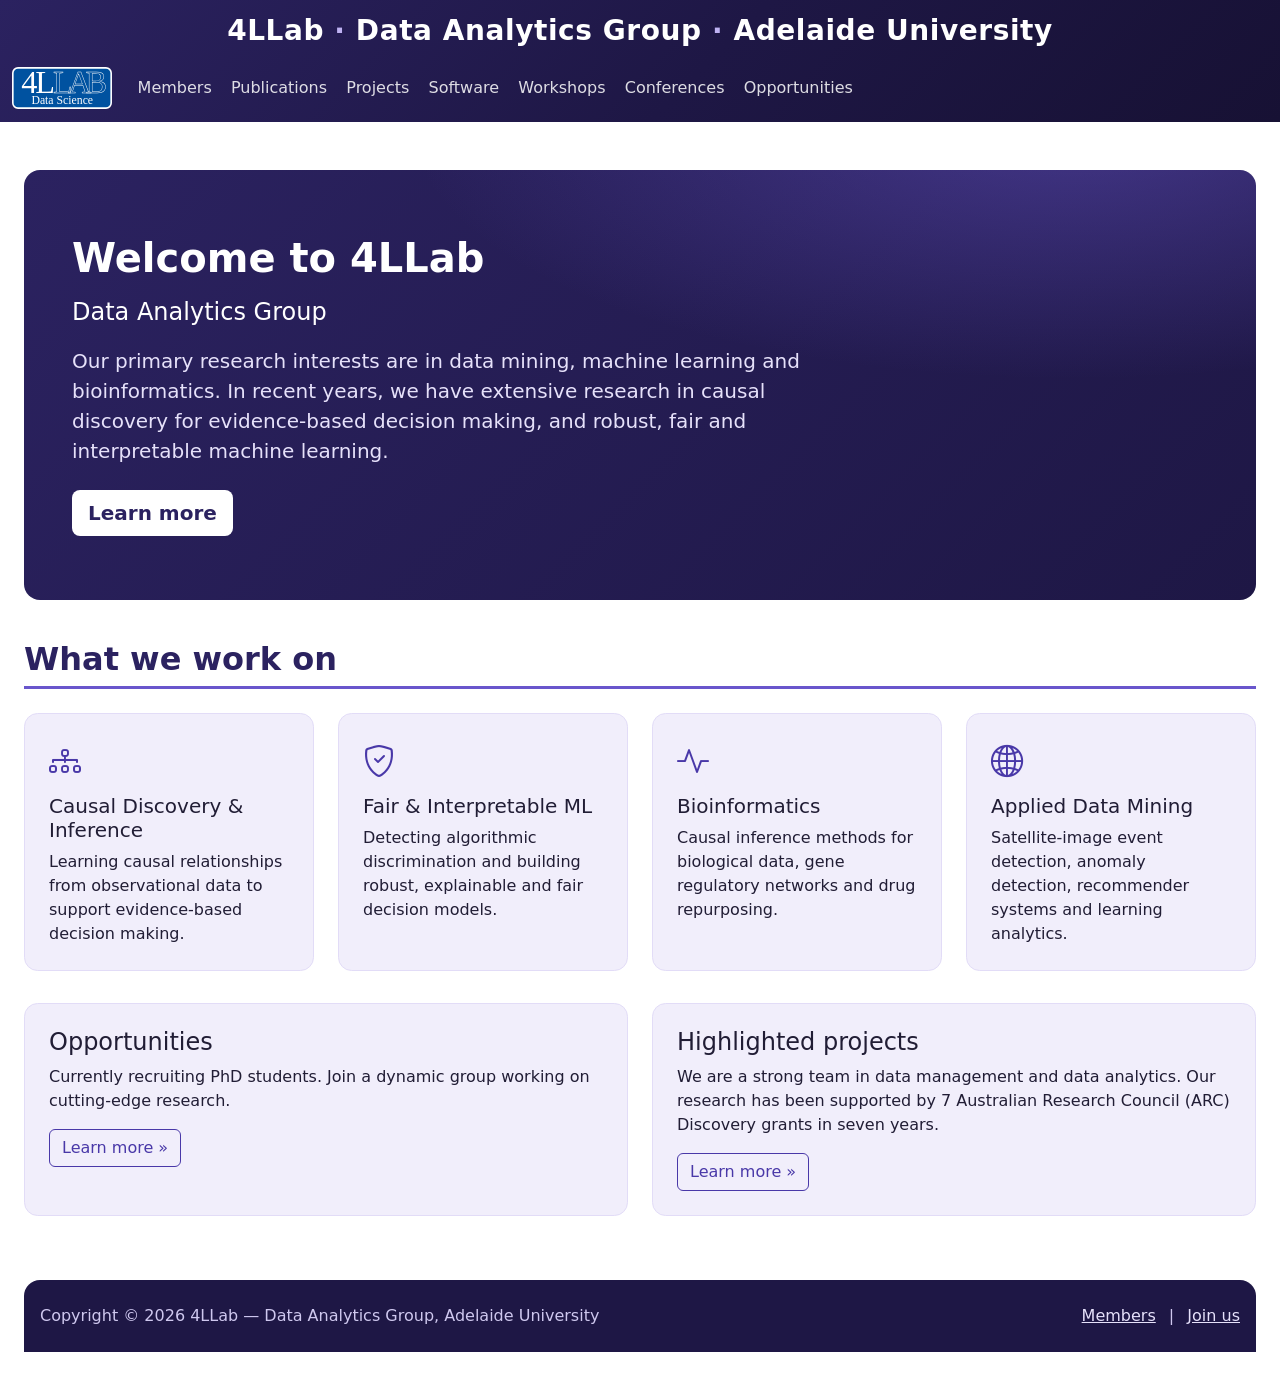
==== index.html @ 859d6dcd "Add files via upload" ====
<!DOCTYPE html>
<html lang="en">

<head>
    <meta charset="utf-8">
    <meta name="viewport" content="width=device-width, initial-scale=1">
    <meta name="description" content="4LLab Data Analytics Group at Adelaide University — research in data mining, machine learning, causal discovery and bioinformatics.">
    <link href="https://cdn.jsdelivr.net/npm/bootstrap@5.1.3/dist/css/bootstrap.min.css" rel="stylesheet">
    <link href="https://cdn.jsdelivr.net/npm/bootstrap-icons@1.5.0/font/bootstrap-icons.css" rel="stylesheet">
    <link href="css/site.css" rel="stylesheet">
    <script src="https://cdn.jsdelivr.net/npm/bootstrap@5.1.3/dist/js/bootstrap.bundle.min.js" defer></script>
    <script src="js/site.js" defer></script>
    <title>4LLab Data Analytics Group — Adelaide University</title>
</head>

<body id="top">
    <a class="skip-link" href="#main">Skip to main content</a>

    <!-- Website Heading -->
    <header class="site-header">
        <p class="site-title text-center m-0 d-none d-sm-block">
            4LLab <span class="accent">·</span> Data Analytics Group <span class="accent">·</span> Adelaide University
        </p>
        <nav class="navbar navbar-expand-md navbar-dark" aria-label="Main navigation">
          <div class="container-fluid">
              <a href="index.html" class="navbar-brand">
                <img src="img/4LLabLogov1.svg" alt="4LLab home" width="100">
              </a>
              <button type="button" class="navbar-toggler collapsed" data-bs-toggle="collapse" data-bs-target="#navbarCollapse1" aria-expanded="false" aria-controls="navbarCollapse1" aria-label="Toggle navigation">
                  <span class="navbar-toggler-icon"></span>
              </button>
              <div class="navbar-collapse collapse" id="navbarCollapse1">
                  <div class="navbar-nav">
                    <a href="members.html" class="nav-item nav-link">Members</a>
                    <a href="publications.html" class="nav-item nav-link">Publications</a>
                    <a href="projects.html" class="nav-item nav-link">Projects</a>
                    <a href="sw.html" class="nav-item nav-link">Software</a>
                    <a href="workshops.html" class="nav-item nav-link">Workshops</a>
                    <a href="conferences.html" class="nav-item nav-link">Conferences</a>
                    <a href="opportunities.html" class="nav-item nav-link">Opportunities</a>
                  </div>
              </div>
          </div>
        </nav>
    </header>

    <!-- Website Content -->
    <main id="main" class="container-fluid m-0 p-sm-4">
        <!-- Hero -->
        <section class="hero my-4 fade-in-up" aria-labelledby="hero-heading">
            <h1 id="hero-heading">Welcome to 4LLab<br><span class="fs-4 fw-normal">Data Analytics Group</span></h1>
            <p class="lead mt-3">
                Our primary research interests are in data mining, machine learning and bioinformatics.
                In recent years, we have extensive research in causal discovery for evidence-based decision
                making, and robust, fair and interpretable machine learning.
            </p>
            <div id="more1" class="collapse">
                <p class="lead">
                    We are conducting applied research in various areas including event detection with satellite images and sensory data, anomaly detection in time series and social media data, causality-based recommender systems, heterogeneous treatment effect in marketing and medicare, and learning analytics.
                </p>
                <p class="lead">
                    Our research work has been supported by Australian Research Council (ARC) Discovery grants and various CRC and industrial grants, and our research results have been published widely in top international journals and conferences. We will deliver you smart solutions for your complex data problems.
                </p>
                <p class="lead"><strong>We welcome smart minds to join and connect with our group.</strong></p>
            </div>
            <button type="button" class="btn btn-hero btn-lg mt-2" data-bs-toggle="collapse" data-bs-target="#more1" aria-expanded="false" aria-controls="more1">Learn more</button>
        </section>

        <!-- Research areas -->
        <section aria-labelledby="areas-heading" class="fade-in-up">
            <h2 id="areas-heading" class="section-title">What we work on</h2>
            <div class="row g-4 py-3 row-cols-1 row-cols-md-2 row-cols-lg-4">
                <div class="col">
                    <div class="card-soft p-4 h-100">
                        <i class="bi bi-diagram-3 fs-2 text-primary" aria-hidden="true"></i>
                        <h3 class="fs-5 mt-2">Causal Discovery &amp; Inference</h3>
                        <p class="mb-0">Learning causal relationships from observational data to support evidence-based decision making.</p>
                    </div>
                </div>
                <div class="col">
                    <div class="card-soft p-4 h-100">
                        <i class="bi bi-shield-check fs-2 text-primary" aria-hidden="true"></i>
                        <h3 class="fs-5 mt-2">Fair &amp; Interpretable ML</h3>
                        <p class="mb-0">Detecting algorithmic discrimination and building robust, explainable and fair decision models.</p>
                    </div>
                </div>
                <div class="col">
                    <div class="card-soft p-4 h-100">
                        <i class="bi bi-activity fs-2 text-primary" aria-hidden="true"></i>
                        <h3 class="fs-5 mt-2">Bioinformatics</h3>
                        <p class="mb-0">Causal inference methods for biological data, gene regulatory networks and drug repurposing.</p>
                    </div>
                </div>
                <div class="col">
                    <div class="card-soft p-4 h-100">
                        <i class="bi bi-globe2 fs-2 text-primary" aria-hidden="true"></i>
                        <h3 class="fs-5 mt-2">Applied Data Mining</h3>
                        <p class="mb-0">Satellite-image event detection, anomaly detection, recommender systems and learning analytics.</p>
                    </div>
                </div>
            </div>
        </section>

        <!-- Quick links -->
        <section aria-labelledby="quick-heading" class="fade-in-up">
            <h2 id="quick-heading" class="visually-hidden">Highlights</h2>
            <div class="row g-4 py-3">
                <div class="col-md-6">
                    <div class="card-soft p-4 h-100">
                        <h3 class="fs-4">Opportunities</h3>
                        <p>Currently recruiting PhD students. Join a dynamic group working on cutting-edge research.</p>
                        <p class="mb-0"><a href="opportunities.html" class="btn btn-outline-primary">Learn more &raquo;</a></p>
                    </div>
                </div>
                <div class="col-md-6">
                    <div class="card-soft p-4 h-100">
                        <h3 class="fs-4">Highlighted projects</h3>
                        <p>We are a strong team in data management and data analytics. Our research has been supported by
                           7 Australian Research Council (ARC) Discovery grants in seven years.</p>
                        <p class="mb-0"><a href="projects.html#HProjects" class="btn btn-outline-primary">Learn more &raquo;</a></p>
                    </div>
                </div>
            </div>
        </section>

        <!-- footer-->
        <footer class="site-footer">
            <div class="row">
                <div class="col-md-6">
                    <p class="mb-0">Copyright &copy; <span class="js-year">2026</span> 4LLab — Data Analytics Group, Adelaide University</p>
                </div>
                <div class="col-md-6 text-md-end">
                    <a href="members.html">Members</a>
                    <span class="mx-2" aria-hidden="true">|</span>
                    <a href="opportunities.html">Join us</a>
                </div>
            </div>
        </footer>
    </main>
</body>
</html>
---- css/site.css ----
/* ==========================================================================
   4LLab — Data Analytics Group, Adelaide University
   Shared site theme. Palette based on Adelaide University brand:
   "North Terrace" purple #6956CC with deep ink-purple supports.
   ========================================================================== */

:root {
  --au-purple: #6956CC;        /* brand accent */
  --au-purple-dark: #4938A8;   /* hover / emphasis, AA on white */
  --au-purple-deep: #2B2260;   /* headers, near-navy purple */
  --au-purple-ink: #1E1745;    /* darkest — hero gradient end */
  --au-purple-tint: #F1EEFB;   /* light wash backgrounds */
  --au-purple-tint-2: #E2DCF7; /* slightly stronger wash */
  --au-text: #211D35;
  --au-muted: #5A5570;
  --bs-link-color: var(--au-purple-dark);
}

/* ------------------------------------------------------------------ base */
body {
  color: var(--au-text);
  font-family: "Segoe UI", system-ui, -apple-system, Roboto, "Helvetica Neue", Arial, sans-serif;
  -webkit-font-smoothing: antialiased;
}

a { color: var(--au-purple-dark); }
a:hover, a:focus { color: var(--au-purple-ink); }

/* visible keyboard focus everywhere */
a:focus-visible, button:focus-visible, input:focus-visible, select:focus-visible {
  outline: 3px solid var(--au-purple);
  outline-offset: 2px;
  border-radius: 2px;
}

/* skip link for keyboard / screen-reader users */
.skip-link {
  position: absolute;
  left: -999px;
  top: 0;
  z-index: 2000;
  background: var(--au-purple-ink);
  color: #fff;
  padding: .6rem 1rem;
  border-radius: 0 0 .5rem 0;
}
.skip-link:focus {
  left: 0;
  color: #fff;
}

/* ---------------------------------------------------------------- header */
.site-header {
  background: linear-gradient(135deg, var(--au-purple-deep) 0%, var(--au-purple-ink) 55%, #171134 100%);
  color: #fff;
}
.site-header .site-title {
  font-size: clamp(1.15rem, 2.5vw, 1.75rem);
  font-weight: 700;
  letter-spacing: .02em;
  padding: .65rem 1rem .1rem;
}
.site-header .site-title .accent { color: #BFB2F3; }

.site-header .navbar { background: transparent !important; }
.site-header .nav-link {
  color: rgba(255, 255, 255, .85);
  border-radius: .4rem;
  margin: 0 .1rem;
  transition: background-color .2s ease, color .2s ease;
}
.site-header .nav-link:hover,
.site-header .nav-link:focus {
  color: #fff;
  background-color: rgba(255, 255, 255, .12);
}
.site-header .nav-link.active {
  color: #fff;
  background-color: var(--au-purple);
  font-weight: 600;
}

/* ------------------------------------------------------------------ hero */
.hero {
  background:
    radial-gradient(1100px 420px at 85% -10%, rgba(105, 86, 204, .45), transparent 60%),
    linear-gradient(135deg, var(--au-purple-deep), var(--au-purple-ink));
  color: #fff;
  border-radius: 1rem;
  padding: 3rem 1.5rem;
}
@media (min-width: 768px) { .hero { padding: 4rem 3rem; } }
.hero h1 { font-weight: 700; }
.hero .lead { color: #E6E1FA; max-width: 60ch; }
.hero .btn-hero {
  background: #fff;
  color: var(--au-purple-deep);
  font-weight: 600;
  border: 0;
}
.hero .btn-hero:hover { background: var(--au-purple-tint-2); color: var(--au-purple-ink); }

/* ----------------------------------------------------------- components */
.section-title {
  border-bottom: 3px solid var(--au-purple);
  padding-bottom: .5rem;
  margin-top: 2.5rem;
  font-weight: 650;
  color: var(--au-purple-deep);
}

.card-soft {
  background: var(--au-purple-tint);
  border: 1px solid var(--au-purple-tint-2);
  border-radius: .85rem;
  transition: transform .18s ease, box-shadow .18s ease;
}
.card-soft:hover {
  transform: translateY(-3px);
  box-shadow: 0 .6rem 1.4rem rgba(43, 34, 96, .14);
}

/* generic light boxes reused from old design get a purple tint */
.bg-light { background-color: var(--au-purple-tint) !important; }

.btn-outline-primary {
  --bs-btn-color: var(--au-purple-dark);
  --bs-btn-border-color: var(--au-purple-dark);
  --bs-btn-hover-bg: var(--au-purple-dark);
  --bs-btn-hover-border-color: var(--au-purple-dark);
  --bs-btn-hover-color: #fff;
  --bs-btn-active-bg: var(--au-purple-deep);
  --bs-btn-active-border-color: var(--au-purple-deep);
}
.btn-primary {
  --bs-btn-bg: var(--au-purple-dark);
  --bs-btn-border-color: var(--au-purple-dark);
  --bs-btn-hover-bg: var(--au-purple-deep);
  --bs-btn-hover-border-color: var(--au-purple-deep);
  --bs-btn-active-bg: var(--au-purple-ink);
  --bs-btn-active-border-color: var(--au-purple-ink);
}
.text-primary, .link-primary { color: var(--au-purple-dark) !important; }

.list-group-item-action:hover, .list-group-item-action:focus {
  background-color: var(--au-purple-tint);
}

/* member cards */
.member-card {
  background: #fff;
  border: 1px solid var(--au-purple-tint-2);
  border-radius: .85rem;
  padding: 1rem;
  height: 100%;
  transition: transform .18s ease, box-shadow .18s ease;
}
.member-card:hover {
  transform: translateY(-3px);
  box-shadow: 0 .5rem 1.2rem rgba(43, 34, 96, .12);
}
.member-card img {
  object-fit: cover;
  border: 3px solid var(--au-purple-tint-2);
}

/* project cards */
.project-card {
  border: 1px solid var(--au-purple-tint-2);
  border-radius: .85rem;
  overflow: hidden;
  transition: transform .18s ease, box-shadow .18s ease;
}
.project-card:hover {
  transform: translateY(-3px);
  box-shadow: 0 .6rem 1.4rem rgba(43, 34, 96, .14);
}
.project-card img { max-width: 300px; height: auto; }

/* ---------------------------------------------------------------- footer */
.site-footer {
  margin-top: 3rem;
  background: var(--au-purple-ink);
  color: #CFC8EF;
  padding: 1.5rem 1rem;
  border-radius: 1rem 1rem 0 0;
}
.site-footer a { color: #E6E1FA; }
.site-footer a:hover { color: #fff; }

/* ----------------------------------------------------------- back to top */
#backToTop {
  position: fixed;
  right: 1.25rem;
  bottom: 1.25rem;
  z-index: 1500;
  width: 2.9rem;
  height: 2.9rem;
  border-radius: 50%;
  border: 0;
  background: var(--au-purple-dark);
  color: #fff;
  font-size: 1.2rem;
  box-shadow: 0 .4rem 1rem rgba(30, 23, 69, .35);
  opacity: 0;
  pointer-events: none;
  transition: opacity .25s ease;
}
#backToTop.show { opacity: 1; pointer-events: auto; }
#backToTop:hover { background: var(--au-purple-deep); }

/* ------------------------------------------------------------ animations */
@media (prefers-reduced-motion: no-preference) {
  .fade-in-up {
    opacity: 0;
    transform: translateY(14px);
    transition: opacity .5s ease, transform .5s ease;
  }
  .fade-in-up.visible { opacity: 1; transform: none; }
}

/* ---------------------------------------------------------- publications */
.pub-toolbar {
  background: var(--au-purple-tint);
  border: 1px solid var(--au-purple-tint-2);
  border-radius: .85rem;
}
.pub-toolbar input[type="text"] {
  border: 1px solid var(--au-purple-tint-2);
  border-radius: .5rem;
  padding: .45rem .75rem;
  min-width: min(22rem, 80vw);
}
.bibtex_structure .group {
  color: var(--au-purple-deep);
  scroll-margin-top: 5rem;
}

/* legacy markup adapters: style old-page patterns without editing content */
[role="main"] h2.border-bottom, main h2.border-bottom {
  border-bottom: 3px solid var(--au-purple) !important;
  color: var(--au-purple-deep);
  font-weight: 650;
}
[role="main"] .rounded-3.border {
  border: 1px solid var(--au-purple-tint-2) !important;
  border-radius: .85rem !important;
  transition: transform .18s ease, box-shadow .18s ease;
}
[role="main"] .rounded-3.border:hover {
  transform: translateY(-3px);
  box-shadow: 0 .6rem 1.4rem rgba(43, 34, 96, .14);
}
[role="main"] img.rounded-start { border-radius: .6rem !important; }

/* print: hide chrome, keep content */
@media print {
  .site-header, .site-footer, #backToTop, .skip-link, .pub-toolbar { display: none !important; }
}
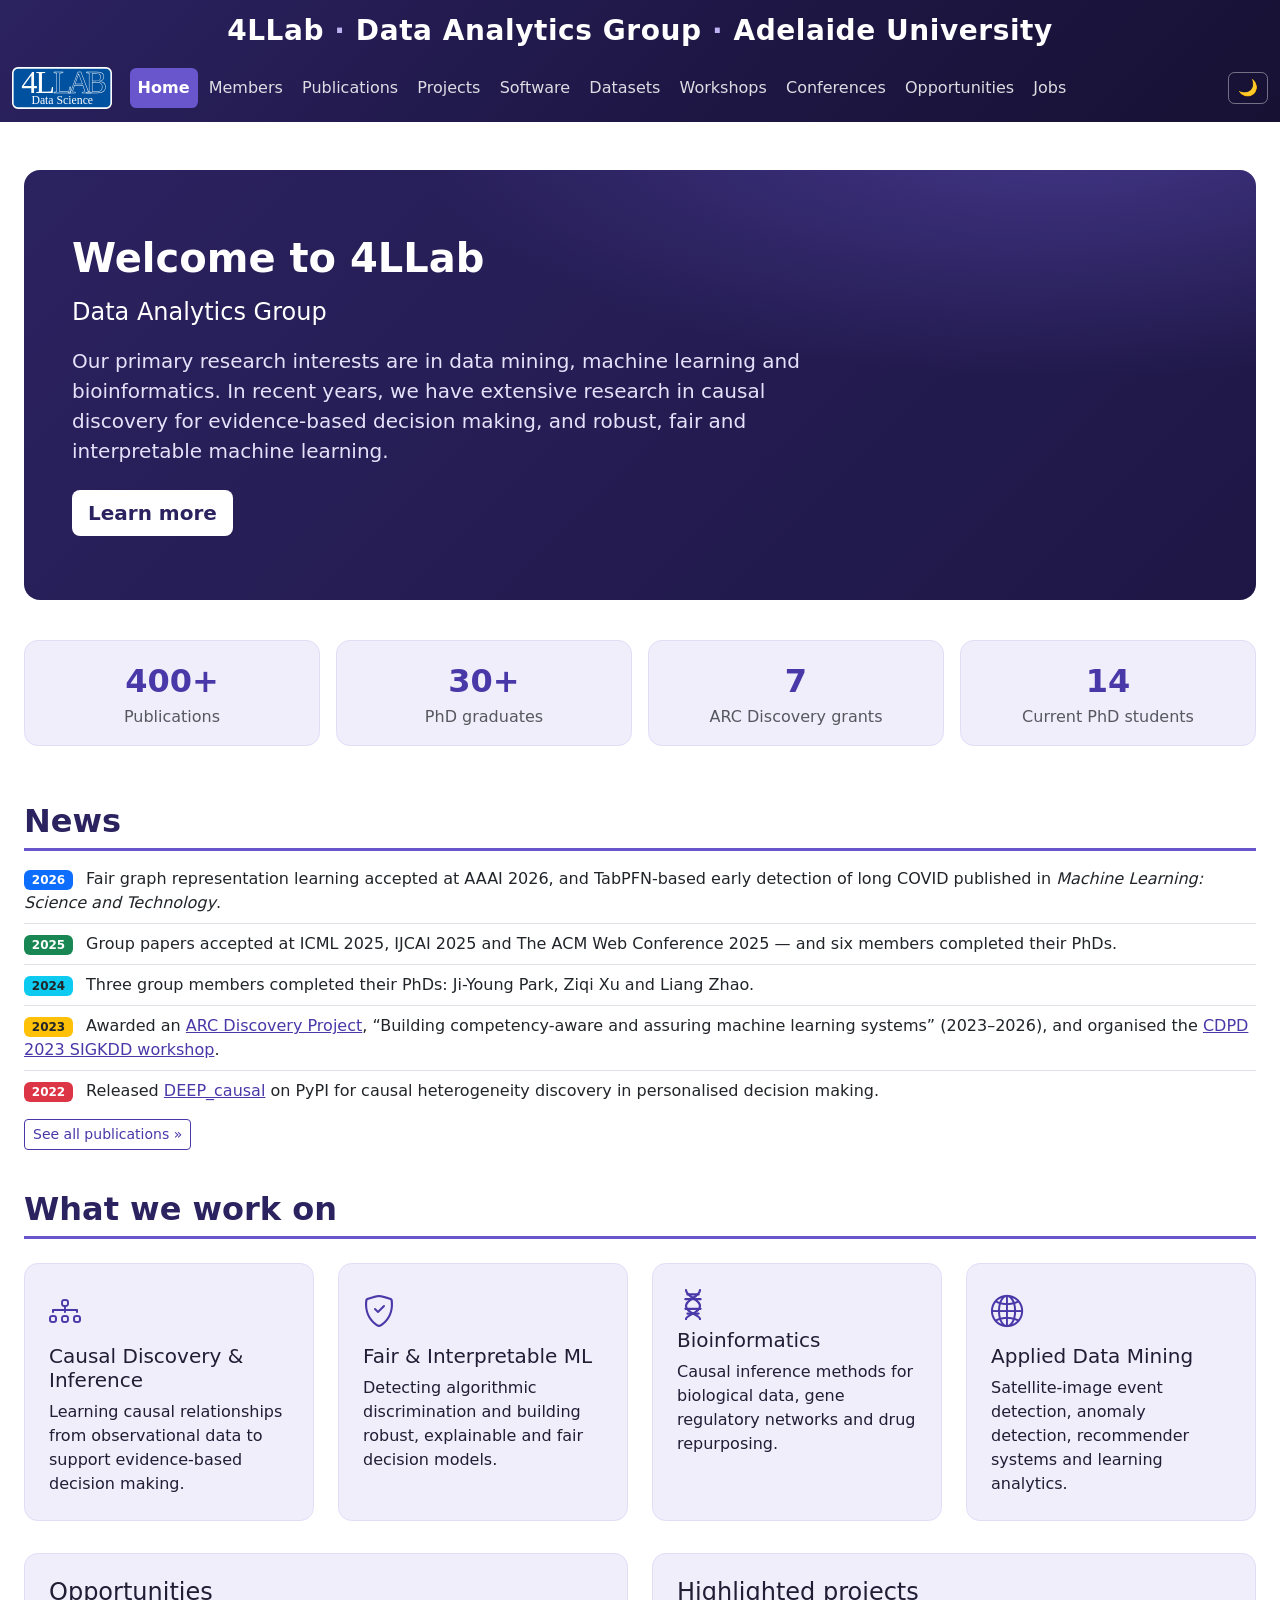
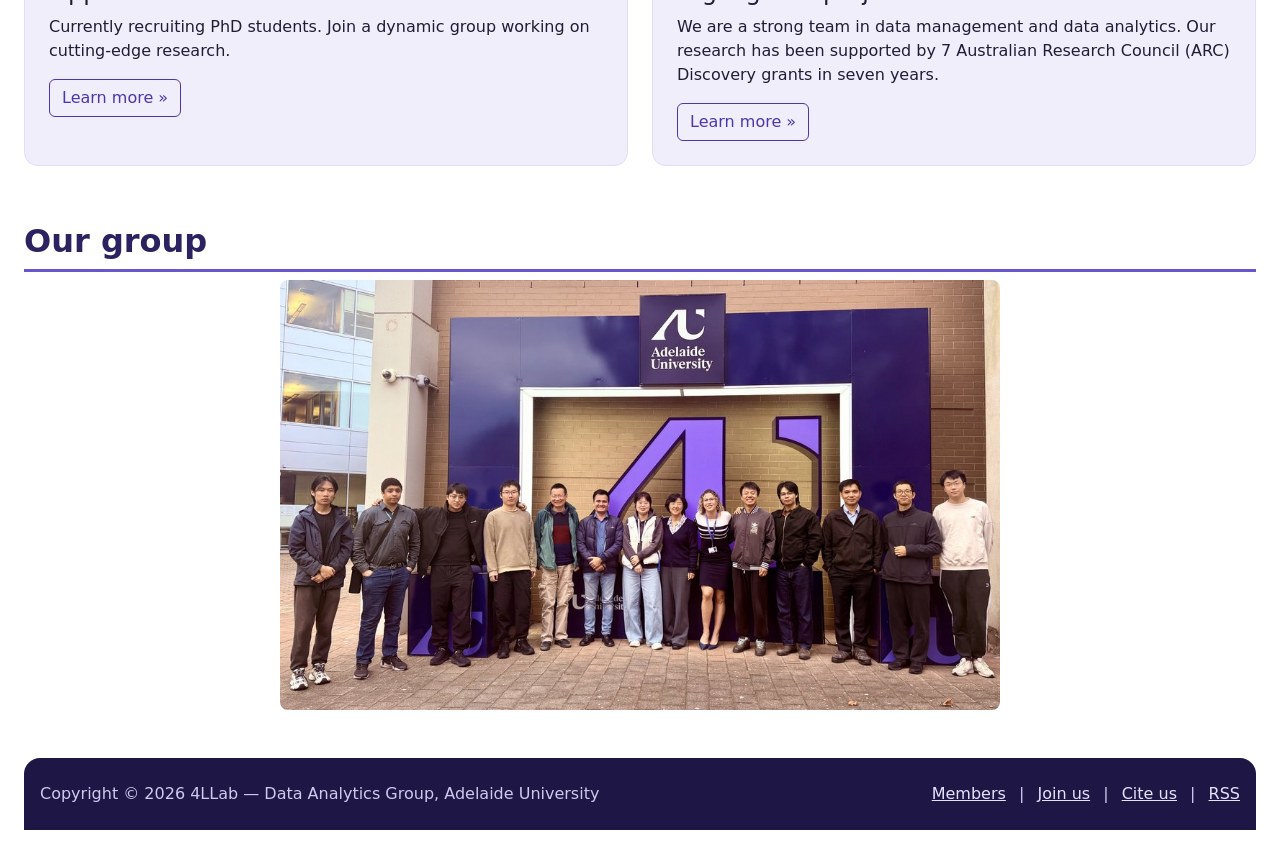
==== commit 9de85e48: "Add files via upload" ====
--- a/index.html
+++ b/index.html
@@ -31,13 +31,16 @@
               </button>
               <div class="navbar-collapse collapse" id="navbarCollapse1">
                   <div class="navbar-nav">
-                    <a href="members.html" class="nav-item nav-link">Members</a>
+                    <a href="index.html" class="nav-item nav-link active">Home</a>
+                <a href="members.html" class="nav-item nav-link">Members</a>
                     <a href="publications.html" class="nav-item nav-link">Publications</a>
                     <a href="projects.html" class="nav-item nav-link">Projects</a>
                     <a href="sw.html" class="nav-item nav-link">Software</a>
+                <a href="datasets.html" class="nav-item nav-link">Datasets</a>
                     <a href="workshops.html" class="nav-item nav-link">Workshops</a>
                     <a href="conferences.html" class="nav-item nav-link">Conferences</a>
                     <a href="opportunities.html" class="nav-item nav-link">Opportunities</a>
+                <a href="jobs.html" class="nav-item nav-link">Jobs</a>
                   </div>
               </div>
           </div>
@@ -66,6 +69,64 @@
             <button type="button" class="btn btn-hero btn-lg mt-2" data-bs-toggle="collapse" data-bs-target="#more1" aria-expanded="false" aria-controls="more1">Learn more</button>
         </section>
 
+        <!-- Key numbers -->
+        <section aria-label="Group at a glance" class="fade-in-up">
+            <div class="row g-3 py-3 row-cols-2 row-cols-md-4 text-center">
+                <div class="col">
+                    <div class="card-soft p-3 h-100">
+                        <div class="fs-2 fw-bold text-primary">400+</div>
+                        <div class="text-muted">Publications</div>
+                    </div>
+                </div>
+                <div class="col">
+                    <div class="card-soft p-3 h-100">
+                        <div class="fs-2 fw-bold text-primary">30+</div>
+                        <div class="text-muted">PhD graduates</div>
+                    </div>
+                </div>
+                <div class="col">
+                    <div class="card-soft p-3 h-100">
+                        <div class="fs-2 fw-bold text-primary">7</div>
+                        <div class="text-muted">ARC Discovery grants</div>
+                    </div>
+                </div>
+                <div class="col">
+                    <div class="card-soft p-3 h-100">
+                        <div class="fs-2 fw-bold text-primary">14</div>
+                        <div class="text-muted">Current PhD students</div>
+                    </div>
+                </div>
+            </div>
+        </section>
+
+        <!-- News -->
+        <section aria-labelledby="news-heading" class="fade-in-up">
+            <h2 id="news-heading" class="section-title">News</h2>
+            <ul class="list-group list-group-flush">
+                <li class="list-group-item bg-transparent px-0">
+                    <span class="badge bg-primary me-2">2026</span>
+                    Fair graph representation learning accepted at AAAI 2026, and TabPFN-based early detection of long COVID published in <em>Machine Learning: Science and Technology</em>.
+                </li>
+                <li class="list-group-item bg-transparent px-0">
+                    <span class="badge bg-success me-2">2025</span>
+                    Group papers accepted at ICML 2025, IJCAI 2025 and The ACM Web Conference 2025 &mdash; and six members completed their PhDs.
+                </li>
+                <li class="list-group-item bg-transparent px-0">
+                    <span class="badge bg-info text-dark me-2">2024</span>
+                    Three group members completed their PhDs: Ji-Young Park, Ziqi Xu and Liang Zhao.
+                </li>
+                <li class="list-group-item bg-transparent px-0">
+                    <span class="badge bg-warning text-dark me-2">2023</span>
+                    Awarded an <a href="projects.html#HProjects">ARC Discovery Project</a>, &ldquo;Building competency-aware and assuring machine learning systems&rdquo; (2023&ndash;2026), and organised the <a href="workshops.html">CDPD 2023 SIGKDD workshop</a>.
+                </li>
+                <li class="list-group-item bg-transparent px-0">
+                    <span class="badge bg-danger me-2">2022</span>
+                    Released <a href="sw.html">DEEP_causal</a> on PyPI for causal heterogeneity discovery in personalised decision making.
+                </li>
+            </ul>
+            <p class="mt-2"><a href="publications.html" class="btn btn-outline-primary btn-sm">See all publications &raquo;</a></p>
+        </section>
+
         <!-- Research areas -->
         <section aria-labelledby="areas-heading" class="fade-in-up">
             <h2 id="areas-heading" class="section-title">What we work on</h2>
@@ -86,7 +147,11 @@
                 </div>
                 <div class="col">
                     <div class="card-soft p-4 h-100">
-                        <i class="bi bi-activity fs-2 text-primary" aria-hidden="true"></i>
+                        <svg class="text-primary" width="32" height="32" viewBox="0 0 16 16" fill="none" stroke="currentColor" stroke-width="1.1" stroke-linecap="round" role="img" aria-label="DNA helix">
+                            <path d="M4.5 1c0 3.5 7 4.5 7 8s-7 4.5-7 6.5"/>
+                            <path d="M11.5 1c0 3.5-7 4.5-7 8s7 4.5 7 6.5"/>
+                            <path d="M5.2 3.2h5.6M4.2 5.6h7.6M4.2 10.4h7.6M5.2 12.8h5.6"/>
+                        </svg>
                         <h3 class="fs-5 mt-2">Bioinformatics</h3>
                         <p class="mb-0">Causal inference methods for biological data, gene regulatory networks and drug repurposing.</p>
                     </div>
@@ -123,6 +188,13 @@
             </div>
         </section>
 
+        <!-- Group photo -->
+        <section aria-labelledby="photo-heading" class="fade-in-up">
+            <h2 id="photo-heading" class="section-title">Our group</h2>
+            <img src="img/group-photo.jpg" class="img-fluid rounded-3 d-block mx-auto" style="max-width:720px;" alt="The 4LLab Data Analytics Group at Adelaide University">
+
+        </section>
+
         <!-- footer-->
         <footer class="site-footer">
             <div class="row">
@@ -133,6 +205,10 @@
                     <a href="members.html">Members</a>
                     <span class="mx-2" aria-hidden="true">|</span>
                     <a href="opportunities.html">Join us</a>
+                    <span class="mx-2" aria-hidden="true">|</span>
+                    <a href="cite.html">Cite us</a>
+                    <span class="mx-2" aria-hidden="true">|</span>
+                    <a href="publications.rss">RSS</a>
                 </div>
             </div>
         </footer>
--- a/css/site.css
+++ b/css/site.css
@@ -15,6 +15,42 @@
   --au-muted: #5A5570;
   --bs-link-color: var(--au-purple-dark);
 }
+
+/* -------------------------------------------------------------- dark mode */
+:root[data-theme="dark"] {
+  --au-purple: #9d8df0;
+  --au-purple-dark: #b9aef5;     /* lighter for contrast on dark bg */
+  --au-purple-deep: #cfc6f8;
+  --au-purple-tint: #211b3d;     /* dark wash backgrounds */
+  --au-purple-tint-2: #322a55;
+  --au-text: #ECE9F7;
+  --au-muted: #B3ADC9;
+  --bs-link-color: #b9aef5;
+}
+:root[data-theme="dark"] body { background-color: #14101f; color: var(--au-text); }
+:root[data-theme="dark"] .bg-light { background-color: var(--au-purple-tint) !important; color: var(--au-text); }
+:root[data-theme="dark"] .card-soft,
+:root[data-theme="dark"] .member-card,
+:root[data-theme="dark"] .project-card,
+:root[data-theme="dark"] .pub-toolbar { background: var(--au-purple-tint); border-color: var(--au-purple-tint-2); color: var(--au-text); }
+:root[data-theme="dark"] .text-muted { color: var(--au-muted) !important; }
+:root[data-theme="dark"] .list-group-item { background-color: transparent; color: var(--au-text); }
+:root[data-theme="dark"] .card.card-body { background-color: var(--au-purple-tint); color: var(--au-text); }
+:root[data-theme="dark"] code { color: #e6a3f0; }
+:root[data-theme="dark"] [role="main"] h2.border-bottom,
+:root[data-theme="dark"] main h2.border-bottom,
+:root[data-theme="dark"] .section-title { color: var(--au-purple-deep); }
+
+/* theme toggle button */
+#themeToggle {
+  background: transparent;
+  border: 1px solid rgba(255,255,255,.4);
+  color: #fff;
+  border-radius: .4rem;
+  padding: .2rem .55rem;
+  margin-left: .5rem;
+}
+#themeToggle:hover { background: rgba(255,255,255,.12); }
 
 /* ------------------------------------------------------------------ base */
 body {
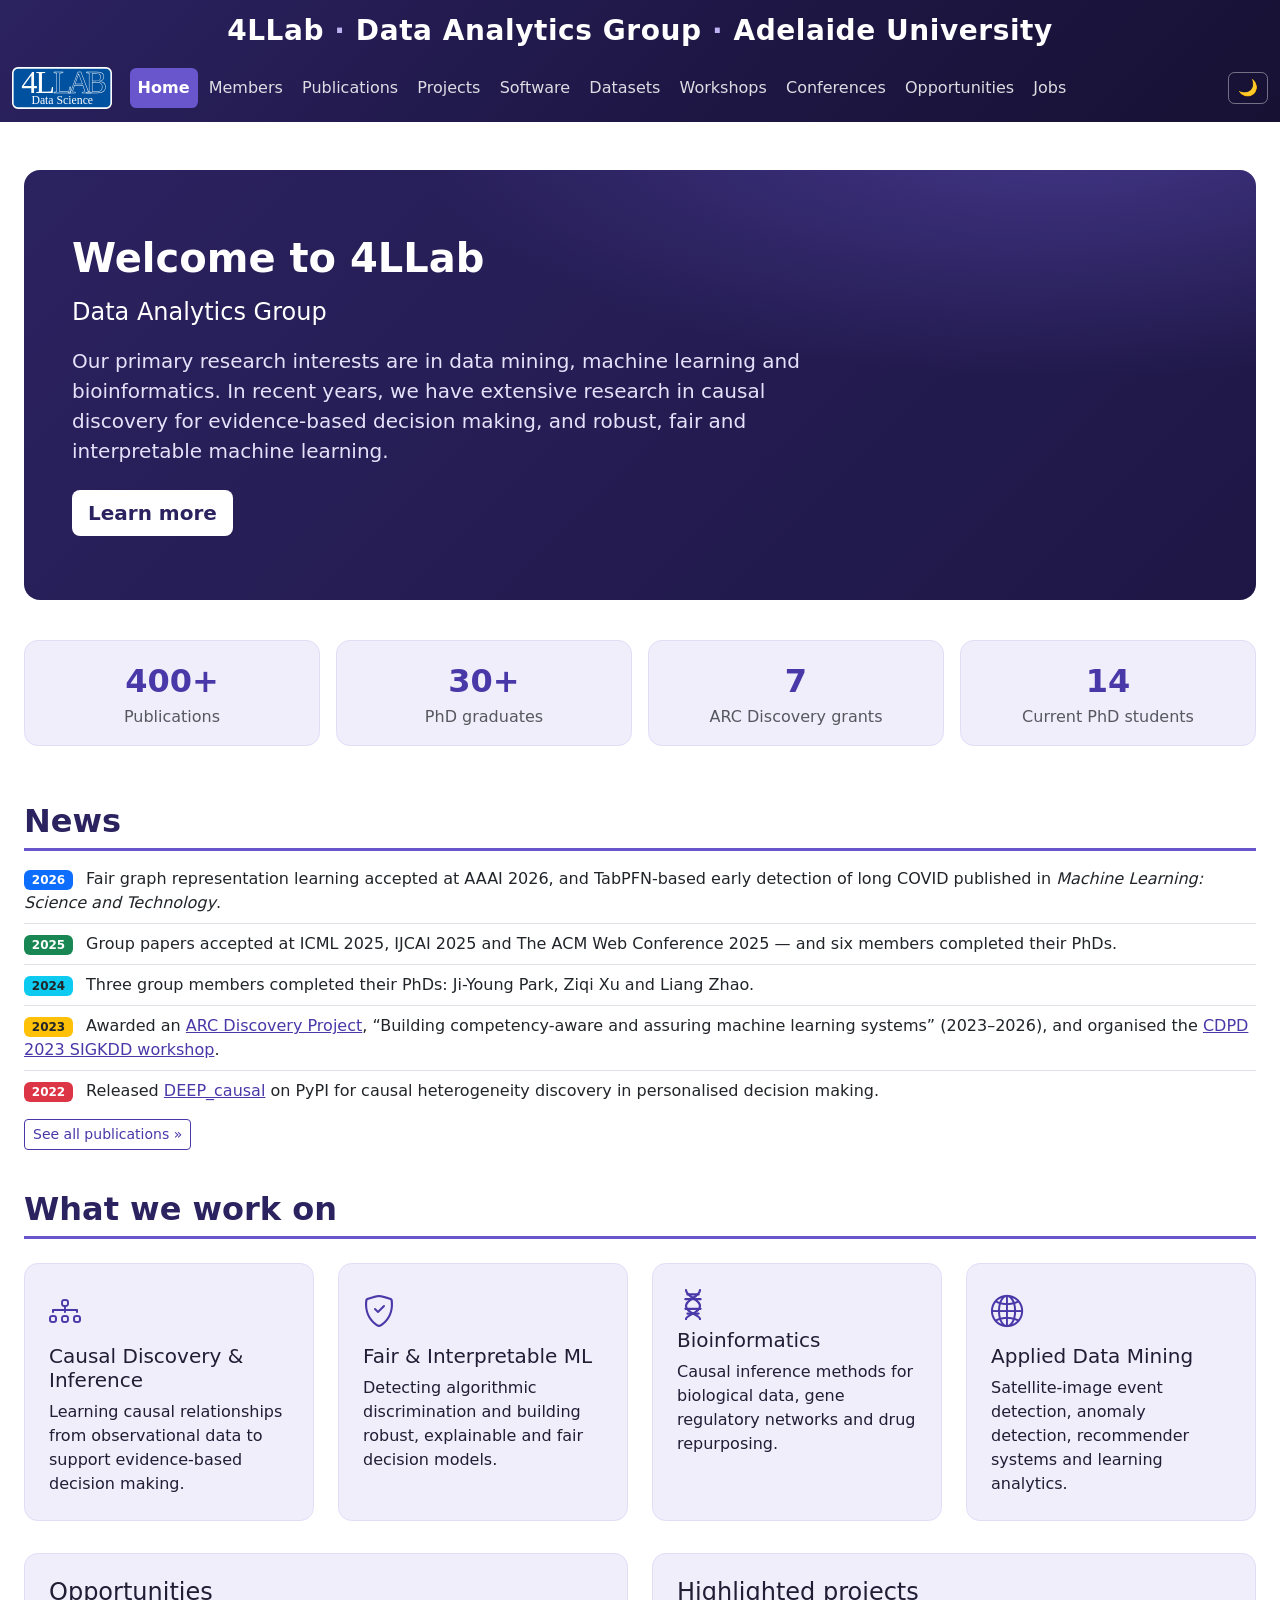
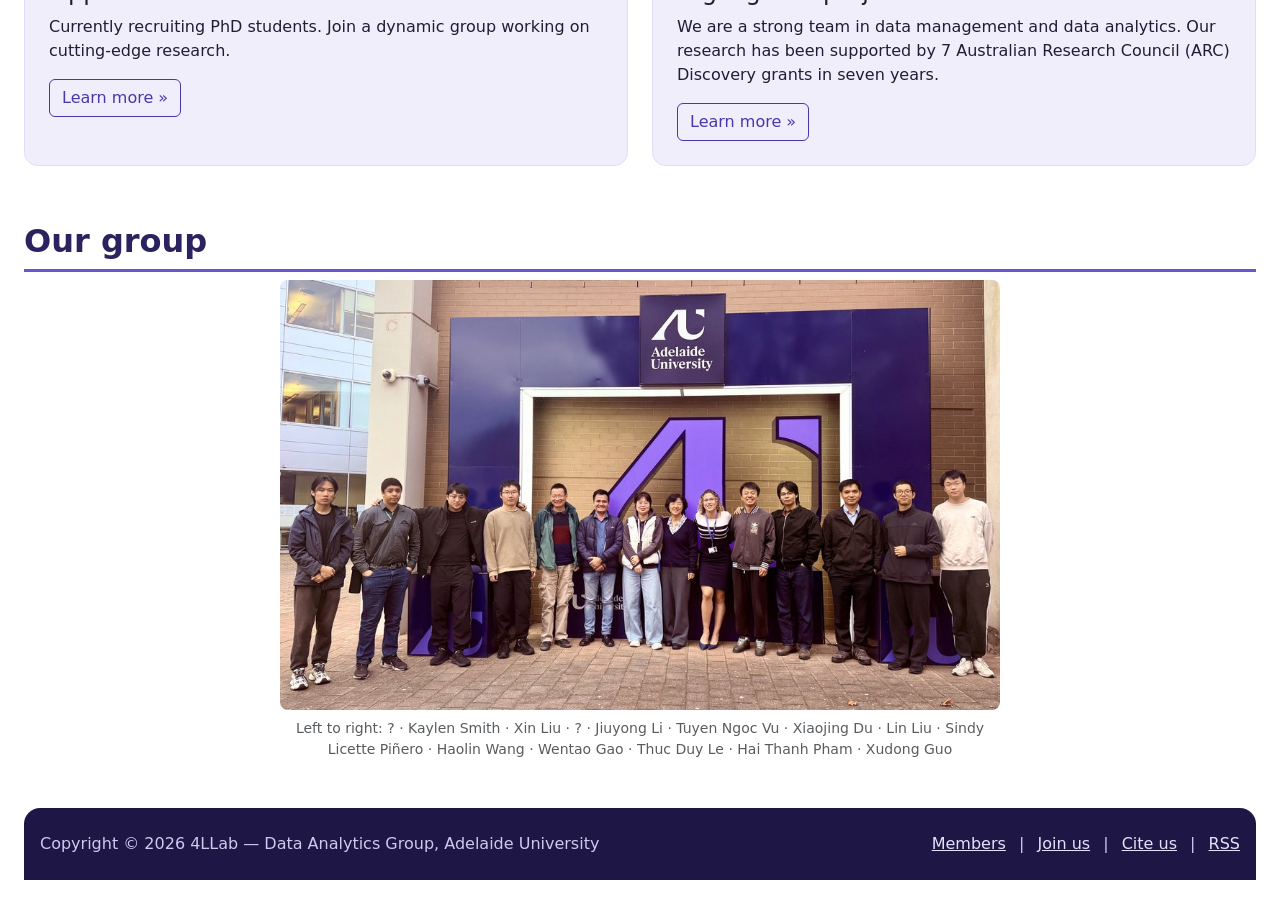
==== commit f08b2f35: "Add files via upload" ====
--- a/index.html
+++ b/index.html
@@ -191,7 +191,10 @@
         <!-- Group photo -->
         <section aria-labelledby="photo-heading" class="fade-in-up">
             <h2 id="photo-heading" class="section-title">Our group</h2>
-            <img src="img/group-photo.jpg" class="img-fluid rounded-3 d-block mx-auto" style="max-width:720px;" alt="The 4LLab Data Analytics Group at Adelaide University">
+            <img src="img/group-photo.jpg" class="img-fluid rounded-3 d-block mx-auto" style="width:100%;max-width:720px;height:auto;" alt="The 4LLab Data Analytics Group at Adelaide University">
+            <p class="text-muted small text-center mt-2 mb-0" style="max-width:720px;margin-inline:auto;">
+                Left to right: ? &middot; Kaylen Smith &middot; Xin Liu &middot; ? &middot; Jiuyong Li &middot; Tuyen Ngoc Vu &middot; Xiaojing Du &middot; Lin Liu &middot; Sindy Licette Pi&ntilde;ero &middot; Haolin Wang &middot; Wentao Gao &middot; Thuc Duy Le &middot; Hai Thanh Pham &middot; Xudong Guo
+            </p>
 
         </section>
 
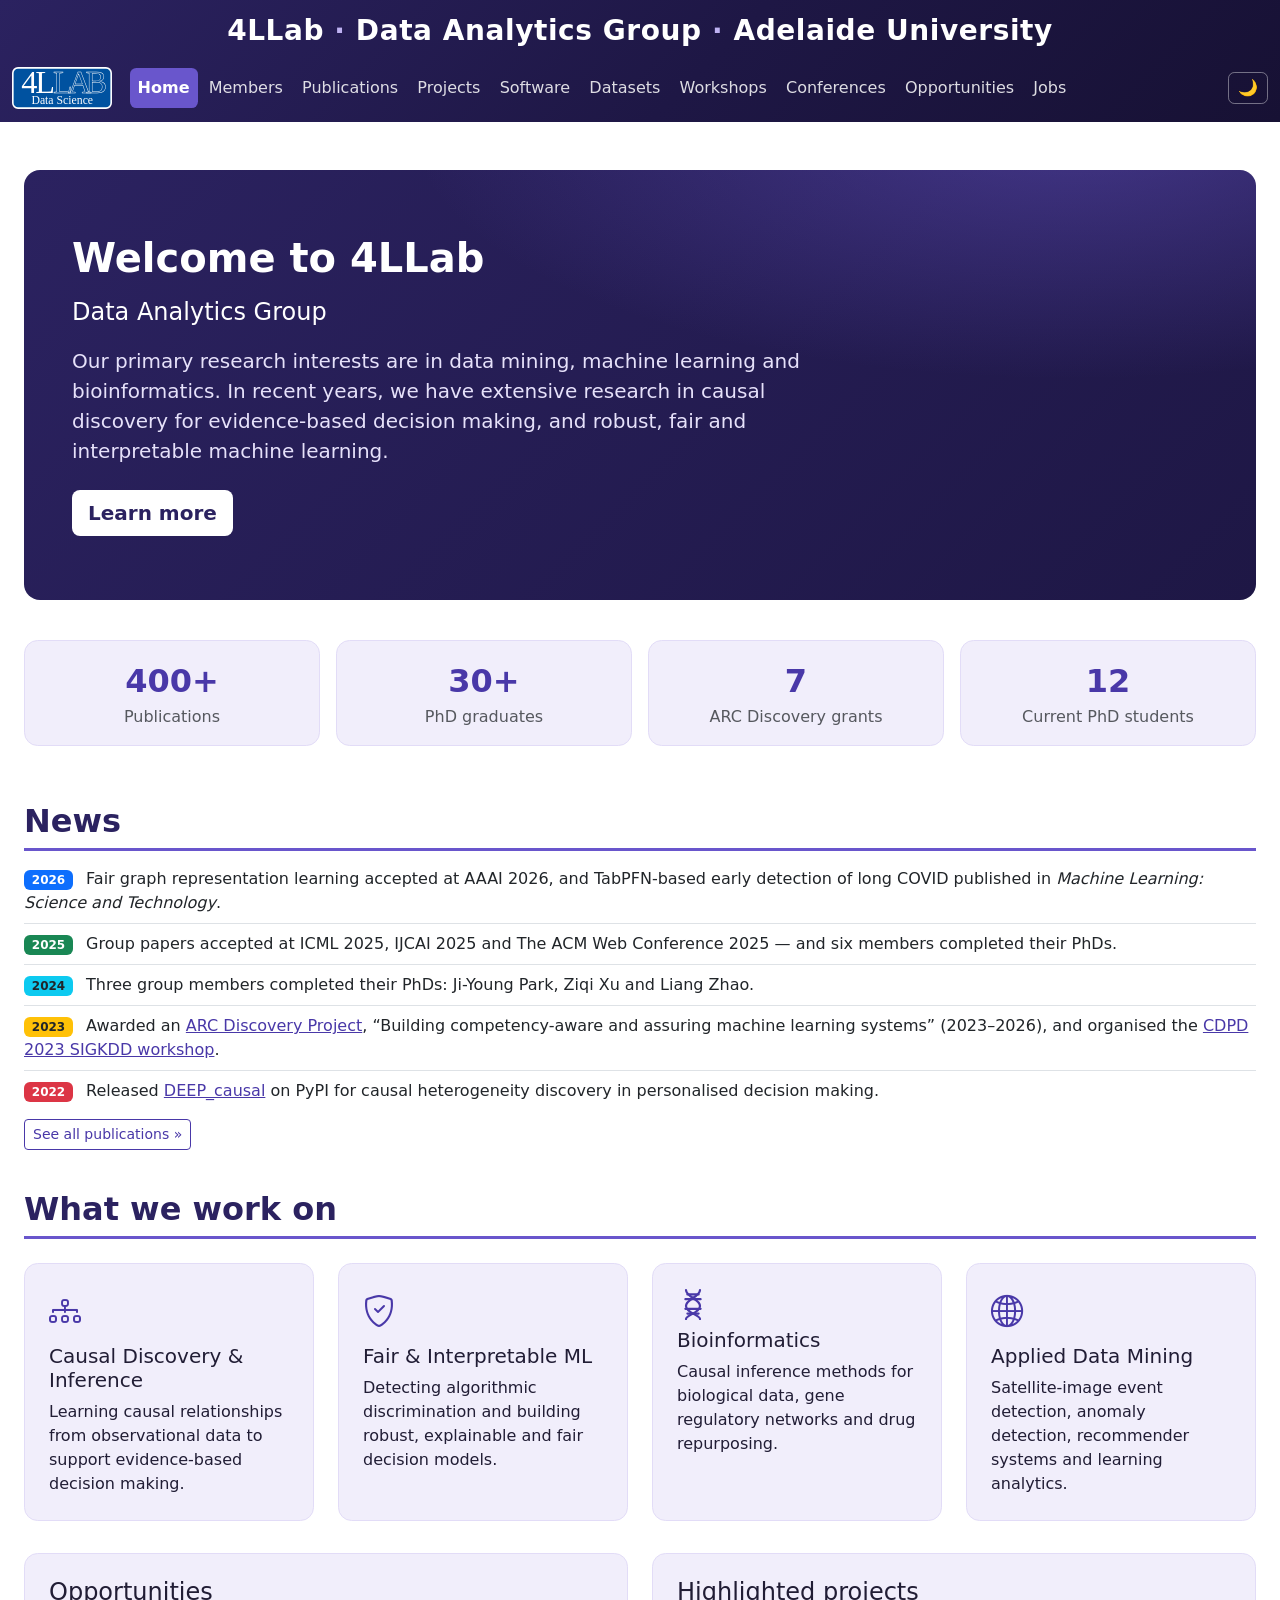
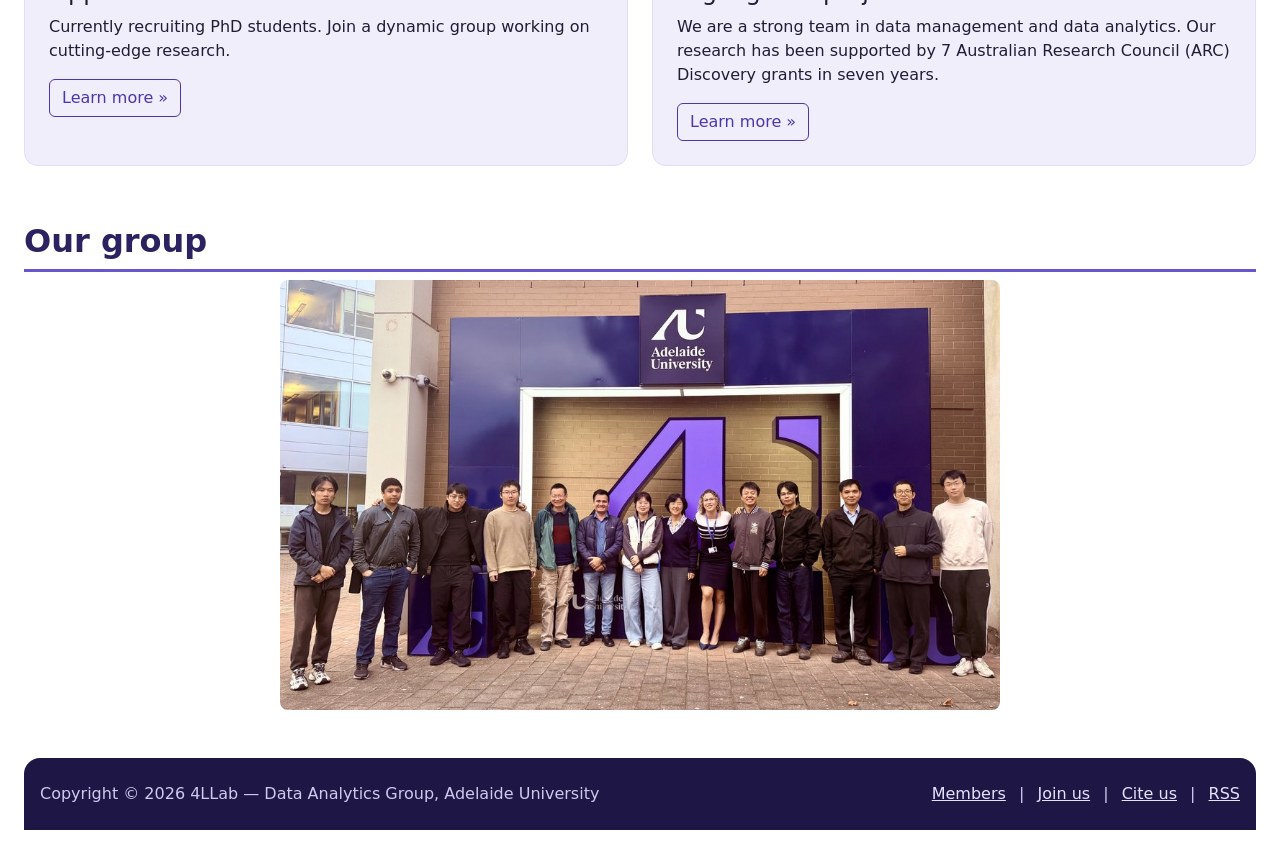
==== commit 1b769592: "Add files via upload" ====
--- a/index.html
+++ b/index.html
@@ -92,7 +92,7 @@
                 </div>
                 <div class="col">
                     <div class="card-soft p-3 h-100">
-                        <div class="fs-2 fw-bold text-primary">14</div>
+                        <div class="fs-2 fw-bold text-primary">12</div>
                         <div class="text-muted">Current PhD students</div>
                     </div>
                 </div>
@@ -192,9 +192,6 @@
         <section aria-labelledby="photo-heading" class="fade-in-up">
             <h2 id="photo-heading" class="section-title">Our group</h2>
             <img src="img/group-photo.jpg" class="img-fluid rounded-3 d-block mx-auto" style="width:100%;max-width:720px;height:auto;" alt="The 4LLab Data Analytics Group at Adelaide University">
-            <p class="text-muted small text-center mt-2 mb-0" style="max-width:720px;margin-inline:auto;">
-                Left to right: ? &middot; Kaylen Smith &middot; Xin Liu &middot; ? &middot; Jiuyong Li &middot; Tuyen Ngoc Vu &middot; Xiaojing Du &middot; Lin Liu &middot; Sindy Licette Pi&ntilde;ero &middot; Haolin Wang &middot; Wentao Gao &middot; Thuc Duy Le &middot; Hai Thanh Pham &middot; Xudong Guo
-            </p>
 
         </section>
 
